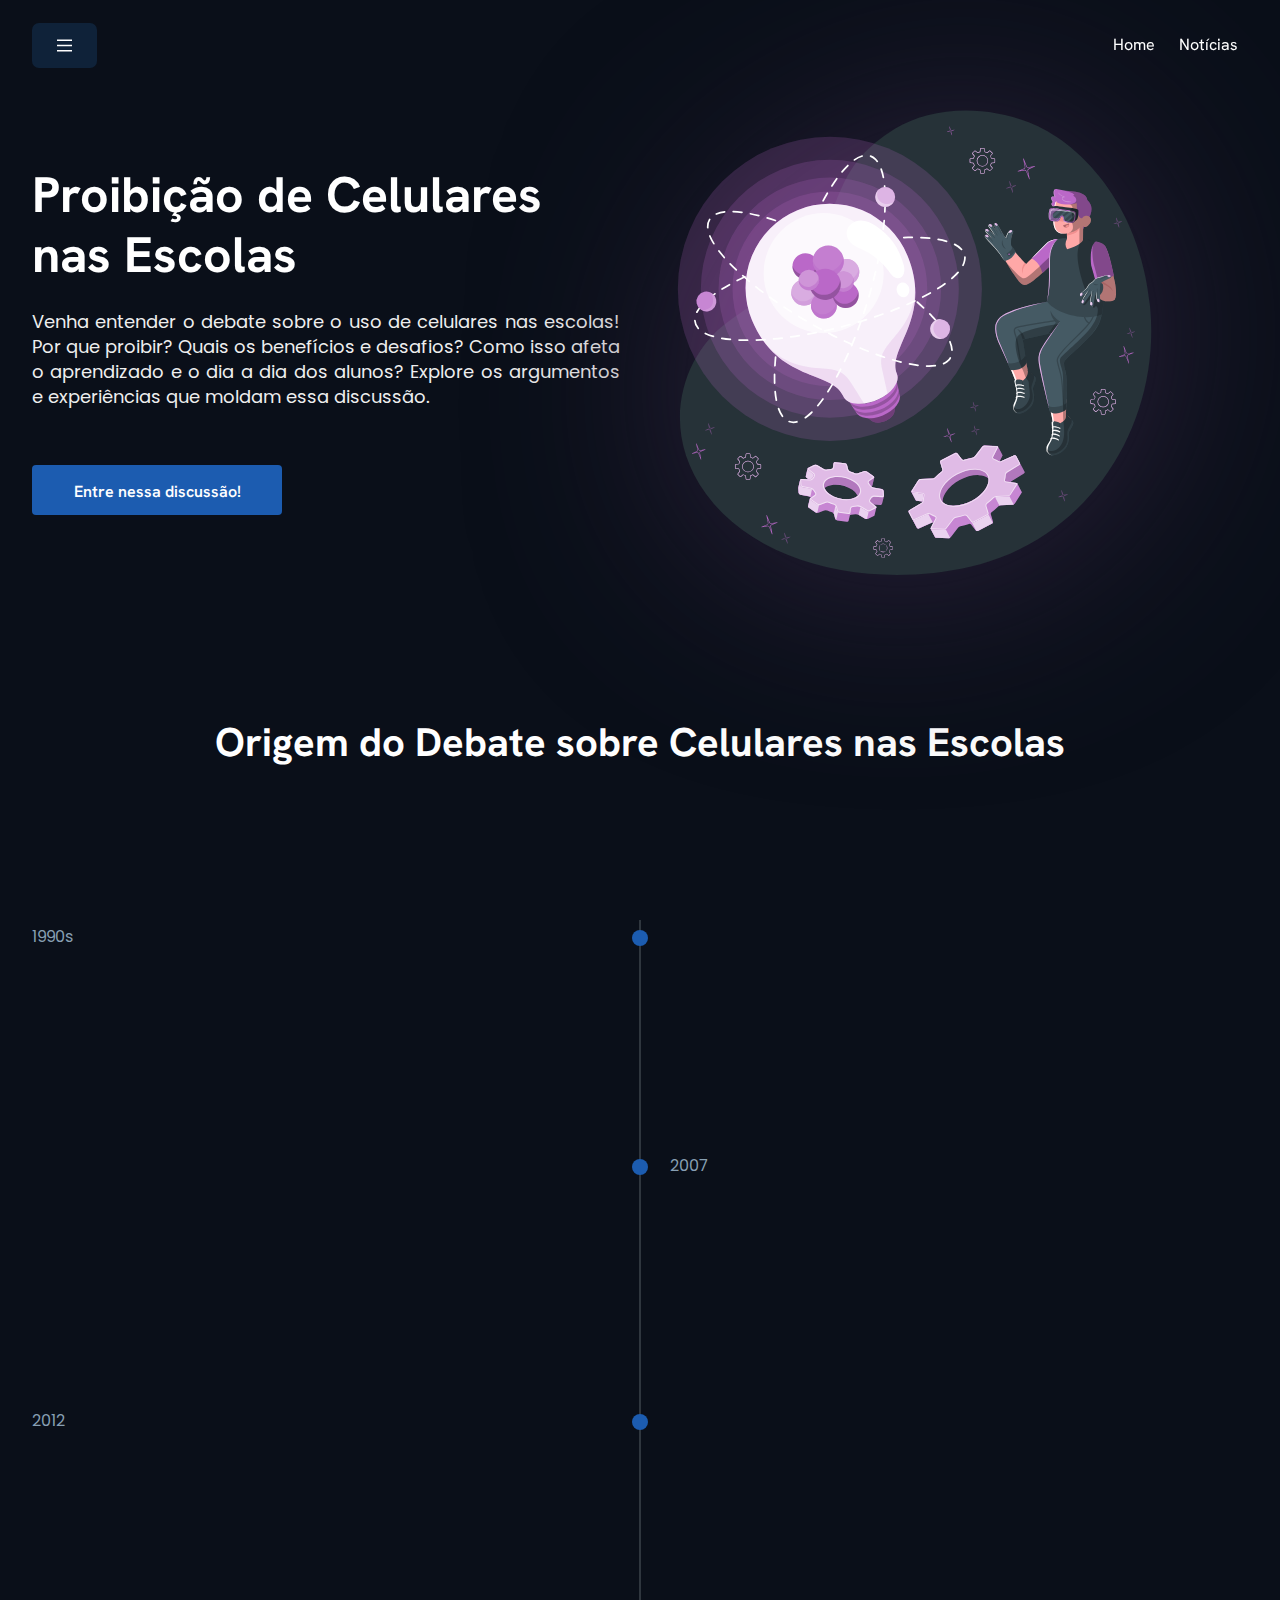
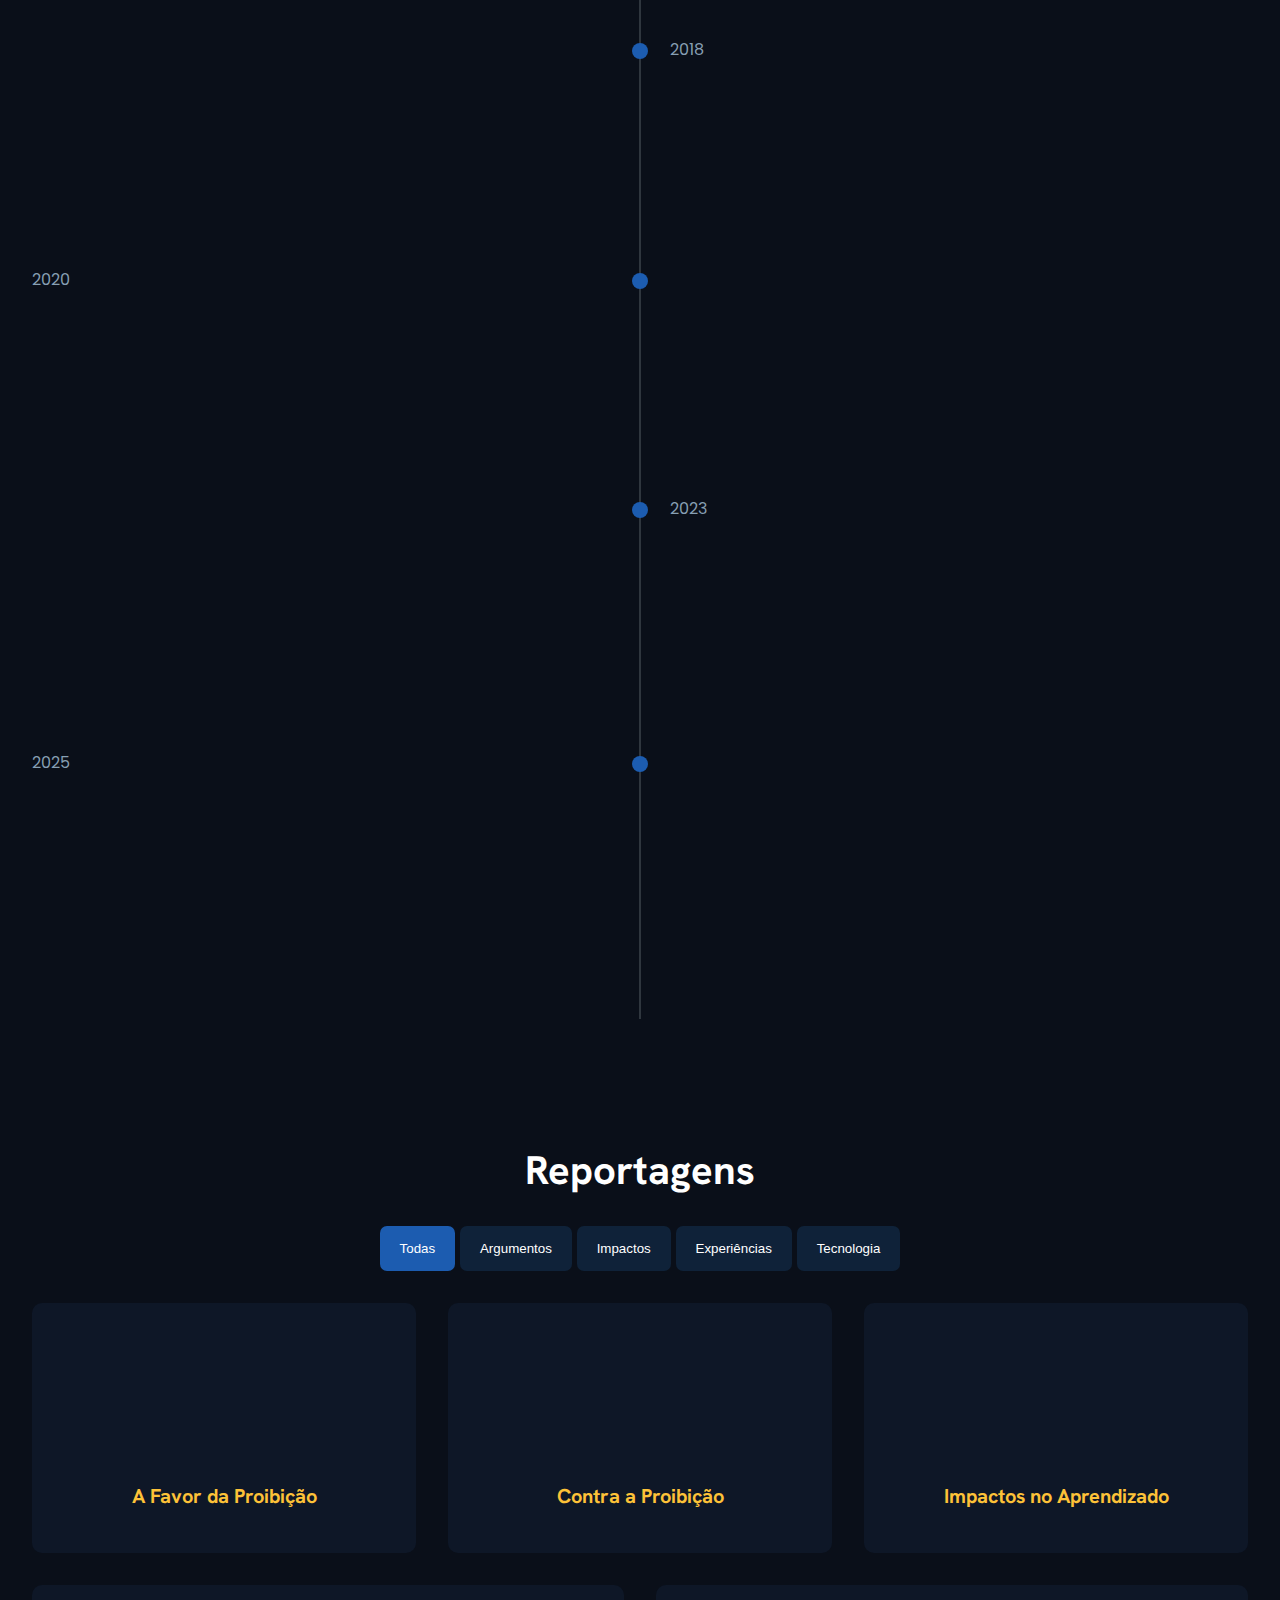
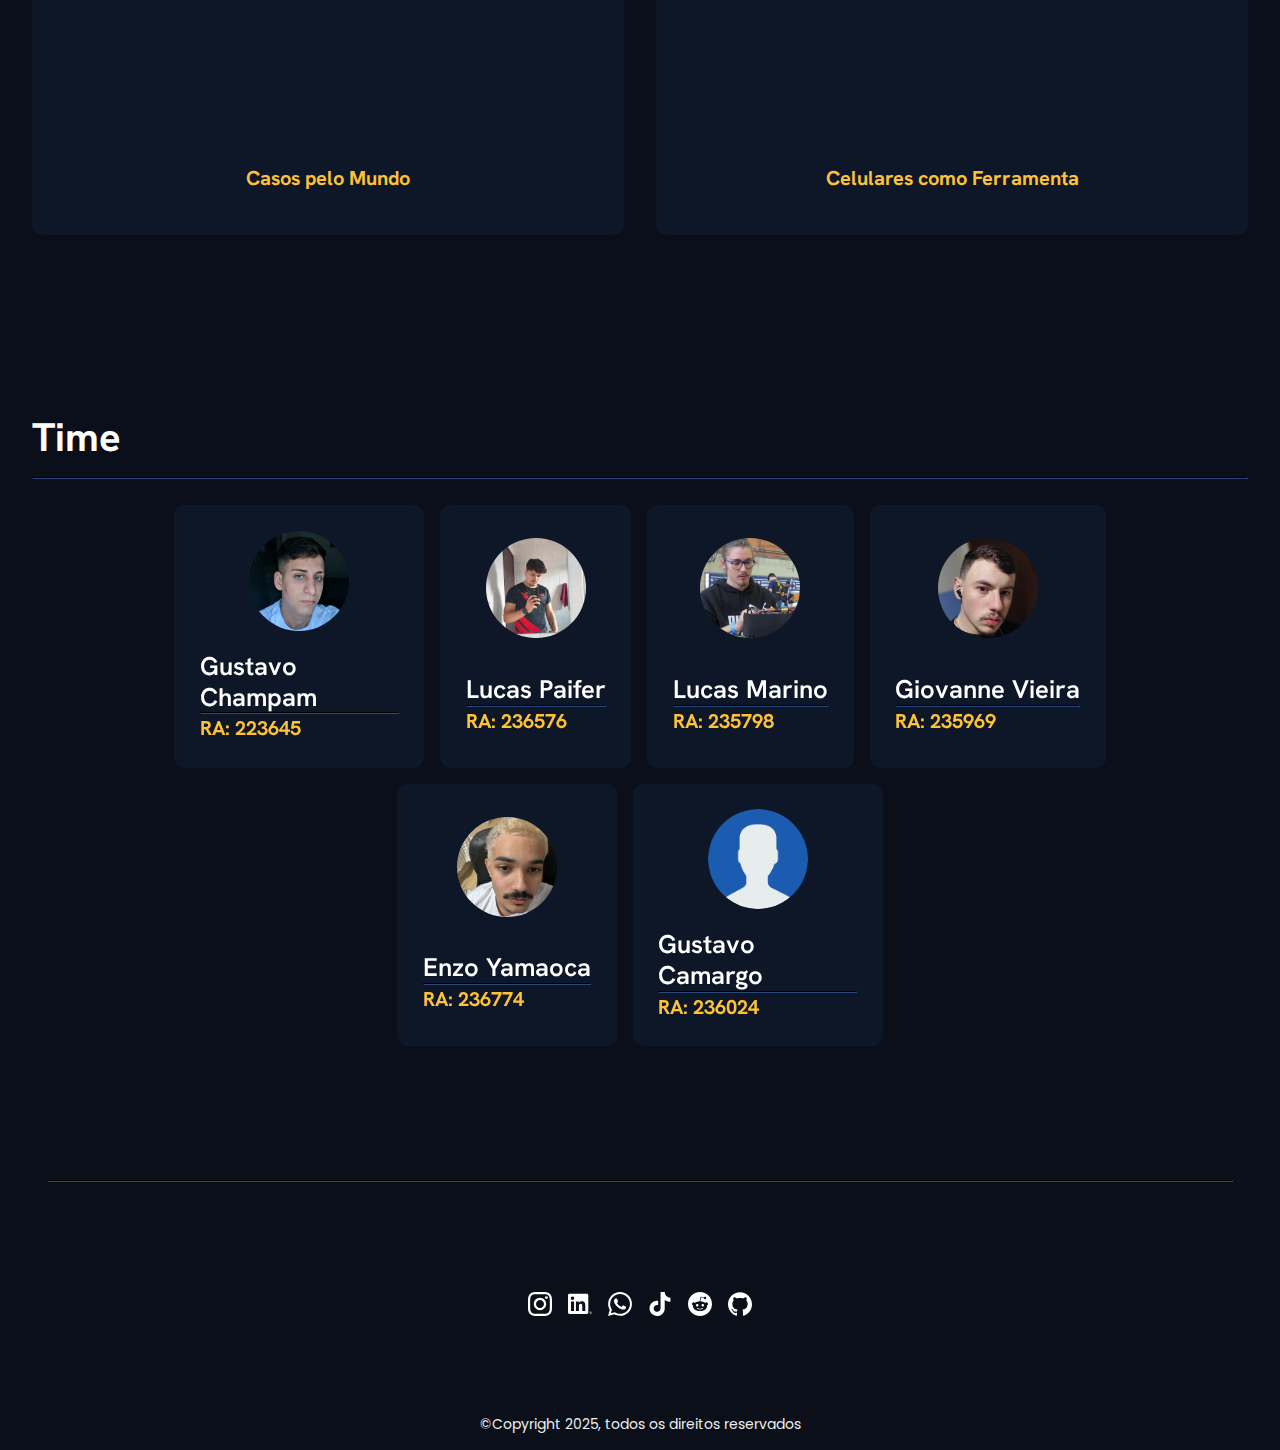
==== index.html @ ccd4dc51 "Add files via upload" ====
<!DOCTYPE html>
<html lang="pt-BR">

<head>
  <meta charset="UTF-8">
  <meta name="viewport" content="width=device-width, initial-scale=1.0">
  <title>Proibição de Celulares nas Escolas</title>

  <meta name="description"
    content="Explore os debates sobre a proibição de celulares nas escolas neste site interativo e informativo. Conheça os argumentos a favor e contra, os impactos na educação, experiências globais e perspectivas sobre o uso de tecnologia no ambiente escolar.">
  <meta name="robots" content="index, follow">
  <meta name="og:title" content="Proibição de Celulares nas Escolas">
  <meta name="og:description"
    content="Explore os debates sobre a proibição de celulares nas escolas neste site interativo e informativo. Conheça os argumentos a favor e contra, os impactos na educação e experiências globais.">
  <meta name="og:image" content="https://i.ibb.co/cTYWGqG/icon.png">
  <link rel="stylesheet" href="https://cdn.jsdelivr.net/npm/swiper@11/swiper-bundle.min.css" />
  <link rel="stylesheet" href="./Assets/CSS/home.css">
  <link rel="shortcut icon" href="./Assets/Media/Imagens/icon.png" type="image/png">
</head>

<body>
  <header>
    <button class="btn-tamanho1 btn-cor-primaria btn-menu" id="handleShowModal">
      <svg width="100" height="100" viewBox="0 0 100 100" class="icon-set">
        <path class="line line1"
          d="M 20,29.000046 H 80.000231 C 80.000231,29.000046 94.498839,28.817352 94.532987,66.711331 94.543142,77.980673 90.966081,81.670246 85.259173,81.668997 79.552261,81.667751 75.000211,74.999942 75.000211,74.999942 L 25.000021,25.000058" />
        <path class="line line2" d="M 20,50 H 80" />
        <path class="line line3"
          d="M 20,70.999954 H 80.000231 C 80.000231,70.999954 94.498839,71.182648 94.532987,33.288669 94.543142,22.019327 90.966081,18.329754 85.259173,18.331003 79.552261,18.332249 75.000211,25.000058 75.000211,25.000058 L 25.000021,74.999942" />
      </svg>
    </button>

    <ul class="hanken-grotesk regular-text navbar__links mobile__hidden">
      <li><a href="./index.html">Home</a></li>
      <li><a href="#reportagens">Notícias</a></li>
    </ul>
    <nav class="poppins menu__links hidden">
      <ul>
        <li class="navigation__home mobile__show">
          <a href="./index.html">Home</a>
          <a href="#reportagens">Notícias</a>
        </li>
        <hr class="mobile__show" />
        <li><a href="./Paginas/ArgumentosFavor/index.html">Argumentos a Favor</a></li>
        <li><a href="./Paginas/ArgumentosContra/index.html">Argumentos Contra</a></li>
        <li><a href="./Paginas/ImpactosEducacao/index.html">Impactos na Educação</a></li>
        <li><a href="./Paginas/ExperienciasGlobais/index.html">Experiências Globais</a></li>
        <li><a href="./Paginas/TecnologiaEscolar/index.html">Tecnologia no Ensino</a></li>
        <li><a href="./Paginas/DebateAtual/index.html">Debate Atual</a></li>
        <li><a href="./Paginas/PerspectivasFuturas/index.html">Perspectivas Futuras</a></li>
      </ul>
    </nav>
  </header>

  <section class="hero">
    <article class="hanken-grotesk">
      <h2>Proibição de Celulares nas Escolas</h2>
      <p class="medium-text poppins">
        Venha entender o debate sobre o uso de celulares nas escolas! Por que proibir? Quais os benefícios e desafios? Como isso afeta o aprendizado e o dia a dia dos alunos? Explore os argumentos e experiências que moldam essa discussão.
      </p>
      <a href="#debate_origins" class="icon-set next">
        <img src="./Assets/Icones/angulo-pequeno-para-baixo.svg" class="medium-icon" alt="Desça para mais" srcset="">
        <img src="./Assets/Icones/angulo-pequeno-para-baixo.svg" class="medium-icon" alt="Desça para mais" srcset="">
      </a>
      <a href="#debate_origins" class="btn-cor-secundaria btn-tamanho3">Entre nessa discussão!</a>
    </article>
    <figure class="hero-svg">
      <!-- Placeholder para imagem ou SVG -->
    </figure>
  </section>

  <main id="debate_origins">
    <h3 class="hanken-grotesk">Origem do Debate sobre Celulares nas Escolas</h3>
    <div class="computing_origins">
      <div class="timeline-items">
        <div class="timeline-item">
          <div class="timeline-dot"></div>
          <div class="timeline-date regular-text poppins">1990s</div>
          <div class="timeline-content timeline-concealed">
            <span class="hanken-grotesk large-text">Surgimento dos Primeiros Celulares</span>
            <p class="poppins">Os celulares começam a se popularizar, mas ainda são raros entre estudantes, sem grandes impactos nas escolas.</p>
          </div>
        </div>
        <div class="timeline-item">
          <div class="timeline-dot"></div>
          <div class="timeline-date regular-text poppins">2007</div>
          <div class="timeline-content timeline-concealed">
            <span class="hanken-grotesk large-text">Lançamento do iPhone</span>
            <p class="poppins">A chegada dos smartphones transforma os celulares em ferramentas multifuncionais, aumentando sua presença nas salas de aula.</p>
          </div>
        </div>
        <div class="timeline-item">
          <div class="timeline-dot"></div>
          <div class="timeline-date regular-text poppins">2012</div>
          <div class="timeline-content timeline-concealed">
            <span class="hanken-grotesk large-text">Primeiras Restrições</span>
            <p class="poppins">Escolas nos EUA e Europa começam a impor regras para limitar o uso de celulares devido a distrações e cyberbullying.</p>
          </div>
        </div>
        <div class="timeline-item">
          <div class="timeline-dot"></div>
          <div class="timeline-date regular-text poppins">2018</div>
          <div class="timeline-content timeline-concealed">
            <span class="hanken-grotesk large-text">Proibição na França</span>
            <p class="poppins">A França implementa uma lei nacional proibindo celulares em escolas para alunos até 15 anos, inspirando debates globais.</p>
          </div>
        </div>
        <div class="timeline-item">
          <div class="timeline-dot"></div>
          <div class="timeline-date regular-text poppins">2020</div>
          <div class="timeline-content timeline-concealed">
            <span class="hanken-grotesk large-text">Pandemia e Ensino Remoto</span>
            <p class="poppins">A COVID-19 destaca o papel dos celulares no ensino remoto, reacendendo discussões sobre seu uso em contextos escolares.</p>
          </div>
        </div>
        <div class="timeline-item">
          <div class="timeline-dot"></div>
          <div class="timeline-date regular-text poppins">2023</div>
          <div class="timeline-content timeline-concealed">
            <span class="hanken-grotesk large-text">Estudos de Impacto</span>
            <p class="poppins">Pesquisas mostram que a proibição pode melhorar a concentração, mas o uso controlado também traz benefícios educacionais.</p>
          </div>
        </div>
        <div class="timeline-item">
          <div class="timeline-dot"></div>
          <div class="timeline-date regular-text poppins">2025</div>
          <div class="timeline-content timeline-concealed">
            <span class="hanken-grotesk large-text">Debate no Brasil</span>
            <p class="poppins">Projetos de lei em estados como São Paulo e Rio de Janeiro propõem a proibição de celulares em escolas públicas.</p>
          </div>
        </div>
      </div>
    </div>
  </main>

  <section id="reportagens">
    <h3 class="hanken-grotesk">Reportagens</h3>
    <div class="filter-buttons">
      <button class="btn-cor-primaria btn-tamanho1 active" data-filter="all">Todas</button>
      <button class="btn-cor-primaria btn-tamanho1" data-filter="argumentos">Argumentos</button>
      <button class="btn-cor-primaria btn-tamanho1" data-filter="impactos">Impactos</button>
      <button class="btn-cor-primaria btn-tamanho1" data-filter="experiencias">Experiências</button>
      <button class="btn-cor-primaria btn-tamanho1" data-filter="tecnologia">Tecnologia</button>
    </div>

    <div class="filterable-cards">
      <div class="card" data-name="argumentos" data-url="./Paginas/ArgumentosFavor/index.html#section1">
        <img src="./Assets/Media/Imagens/transparente.webp" alt="img">
        <div class="card-body">
          <p class="hanken-grotesk large-text">A Favor da Proibição</p>
        </div>
      </div>
      <div class="card" data-name="argumentos" data-url="./Paginas/ArgumentosContra/index.html#section1">
        <img src="./Assets/Media/Imagens/transparente.webp" alt="img">
        <div class="card-body">
          <p class="hanken-grotesk large-text">Contra a Proibição</p>
        </div>
      </div>
      <div class="card" data-name="impactos" data-url="./Paginas/ImpactosEducacao/index.html#section1">
        <img src="./Assets/Media/Imagens/transparente.webp" alt="img">
        <div class="card-body">
          <p class="hanken-grotesk large-text">Impactos no Aprendizado</p>
        </div>
      </div>
      <div class="card" data-name="experiencias" data-url="./Paginas/ExperienciasGlobais/index.html#section1">
        <img src="./Assets/Media/Imagens/transparente.webp" alt="img">
        <div class="card-body">
          <p class="hanken-grotesk large-text">Casos pelo Mundo</p>
        </div>
      </div>
      <div class="card" data-name="tecnologia" data-url="./Paginas/TecnologiaEscolar/index.html#section1">
        <img src="./Assets/Media/Imagens/transparente.webp" alt="img">
        <div class="card-body">
          <p class="hanken-grotesk large-text">Celulares como Ferramenta</p>
        </div>
      </div>
    </div>
  </section>

  <section id="equipes">
    <h3 class="hanken-grotesk">Time</h3>
    <hr />
    <div class="swiper mySwiper">
      <div class="swiper-wrapper">
        <div class="swiper-slide">
          <div class="slide">
            <div class="card card-pequeno card-vertical">
              <figure>
                <img src="./Assets/Media/Imagens/eu.jpg" alt="Foto de Gustavo Champam" class="profile-picture">
              </figure>
              <div class="card-content hanken-grotesk">
                <h5>Gustavo Champam</h5>
                <hr />
                <p class="large-text">RA: 223645
                </p>
              </div>
            </div>
            <div class="card card-pequeno card-vertical">
              <figure>
                <img src="./Assets/Media/Imagens/PAIFER.JPG" alt="Foto de Lucas Paifer" class="profile-picture">
              </figure>
              <div class="card-content hanken-grotesk">
                <h5>Lucas Paifer</h5>
                <hr />
                <p class="large-text">RA: 236576</p>
              </div>
            </div>
            <div class="card card-pequeno card-vertical">
              <figure>
                <img src="./Assets/Media/Imagens/Barbicha.jpg" alt="Foto de Lucas Marino" class="profile-picture">
              </figure>
              <div class="card-content hanken-grotesk">
                <h5>Lucas Marino</h5>
                <hr />
                <p class="large-text">RA: 235798</p>
              </div>
            </div>
            <div class="card card-pequeno card-vertical">
              <figure>
                <img src="./Assets/Media/Imagens/giova.jpg" alt="Foto de Giovanne" class="profile-picture">
              </figure>
              <div class="card-content hanken-grotesk">
                <h5>Giovanne Vieira</h5>
                <hr />
                <p class="large-text">RA: 235969</p>
              </div>
            </div>
            <div class="card card-pequeno card-vertical">
              <figure>
                <img src="./Assets/Media/Imagens/Caça.jpg" alt="Foto de Enzo" class="profile-picture">
              </figure>
              <div class="card-content hanken-grotesk">
                <h5>Enzo Yamaoca</h5>
                <hr />
                <p class="large-text">RA: 236774</p>
              </div>
            </div>
            <div class="card card-pequeno card-vertical">
              <figure>
                <img src="./Assets/Media/Imagens/placeholder.webp" alt="Foto de Gustavo Oliveira" class="profile-picture">
              </figure>
              <div class="card-content hanken-grotesk">
                <h5>Gustavo Camargo</h5>
                <hr />
                <p class="large-text">RA: 236024</p>
              </div>
            </div>
          </div>
        </div>
      </div>
      <div class="swiper-button-next"></div>
      <div class="swiper-button-prev"></div>
      <div class="swiper-pagination"></div>
    </div>
  </section>

  <footer>
    <hr />
    <div class="medias-sociais">
      <a href="#"><img src="./Assets/Icones/instagram.svg" alt="Instagram" class="icon-set medium-icon"></a>
      <a href="#"><img src="./Assets/Icones/linkedin.svg" alt="LinkedIn" class="icon-set medium-icon"></a>
      <a href="#"><img src="./Assets/Icones/whatsapp.svg" alt="WhatsApp" class="icon-set medium-icon"></a>
      <a href="#"><img src="./Assets/Icones/tik-tok.svg" alt="TikTok" class="icon-set medium-icon"></a>
      <a href="#"><img src="./Assets/Icones/reddit.svg" alt="Reddit" class="icon-set medium-icon"></a>
      <a href="#"><img src="./Assets/Icones/github.svg" alt="GitHub" class="icon-set medium-icon"></a>
    </div>
    <div>
      <p class="poppins small-text">©Copyright 2025, todos os direitos reservados</p>
    </div>
  </footer>

  <!-- Swiper JS -->
  <script src="https://cdn.jsdelivr.net/npm/swiper@11/swiper-bundle.min.js" type="text/javascript"></script>
  <!-- Initialize Swiper -->
  <script>
    var swiper = new Swiper(".mySwiper", {
      navigation: {
        nextEl: ".swiper-button-next",
        prevEl: ".swiper-button-prev",
      },
      pagination: {
        el: ".swiper-pagination",
        clickable: true,
      },
    });
  </script>

  <script>(function () {
      var s = document.createElement('script'); var h =
        document.querySelector('head') || document.body; s.charset = "UTF-8"; s.src =
          'https://cdn.assistive.com.br/plugin/AssistiveWebPlugin.js'; s.async = true; s.onload
            = function () { assistive.init({}); }; h.appendChild(s);
    })(); </script>

  <script src="./Assets/Scripts/timeline.js" type="text/javascript"></script>
  <script src="./Assets/Scripts/filterCards.js" type="text/javascript"></script>
  <script src="./Assets/Scripts/home.js" type="text/javascript"></script>
</body>

</html>
---- Assets/CSS/home.css ----
@import './style.css';
@import './Components/hero.css';
@import './Components/footer.css';
@import './Components/equipes.css';
@import './Components/timeline.css';
@import './Components/Cards-animados.css';
@import './Components/reportagens.css';

html{
  overflow-x: hidden;
}

:root {
  /* Tamanho base da fonte */
  --page-margin: 4rem;
}

.mobile__show {
  display: none;
}

a {
  text-decoration: none;
}

body {
  max-width: 100vw;
  display: flex;
  flex-direction: column;
  align-items: center;
  /* background: green; */
}

main,
section {
  width: calc(100% - var(--page-margin));
  min-height: fit-content + calc(2 * var(--page-margin));
  height: fit-content;
  margin: 0;
  padding: 0;
}

header {
  width: 100vw;
  max-width: 100%;
  /* background-color: #1F98D7; */
  min-height: 10vh;
  display: flex;
  align-items: center;
  z-index: 4;
  padding-left: calc(var(--page-margin) / 2);
  padding-right: calc(var(--page-margin) / 2);
}

header.scrolled{ 
  background-color: rgba(14,23,39); 
}


.menu__links {
  min-height: 90vh;
  top: 10vh;
  left: 0;
  max-width: 100vw;
  width: fit-content;
  border-right: 2px solid rgb(12, 22, 40);
  border-top: 2px solid rgb(12, 22, 40);
  background: #0A0F19;
  position: fixed;
  border-radius: 0 8px 0 0;
}

.show {
  display: block;
  animation: showMenu .5s ease-in-out;
}

.hidden {
  animation: hiddenMenu .5s ease-in-out;
  display: none;
}

@keyframes showMenu {
  from {
    opacity: 0;
    transform: translateX(-100%);
  }

  to {
    opacity: 1;
    transform: translateX(0);
  }
}

@keyframes hiddenMenu {
  from {
    opacity: 1;
    display: block;
  }

  to {
    opacity: 0;
    display: none;
    transform: translateX(-100%);
  }
}

.menu__links ul {
  display: flex;
  flex-direction: column;
  gap: .5rem;

}

.menu__links li:not([class*="navigation__home"]) {
  min-height: 8vh;
  display: flex;
  align-items: center;
}

.menu__links li:not([class*="navigation__home"]):hover {
  transition: .5s ease-out;
  outline: 2px solid #1F98D7;
}

header>img {
  position: absolute;
  top: 50%;
  left: 50%;
  transform: translate(-50%, -50%);
}

header svg {
  width: 25px;
  height: 25px;
}

.btn-menu {
  position: absolute;
  left: calc(0 + var(--page-margin));
}

/* SVG e animação*/
.line {
  fill: none;
  stroke: black;
  stroke-width: 6;
  transition: stroke-dasharray 600ms cubic-bezier(0.4, 0, 0.2, 1),
    stroke-dashoffset 600ms cubic-bezier(0.4, 0, 0.2, 1);
}

.line1 {
  stroke-dasharray: 60 207;
  stroke-width: 6;
}

.line2 {
  stroke-dasharray: 60 60;
  stroke-width: 6;
}

.line3 {
  stroke-dasharray: 60 207;
  stroke-width: 6;
}

.opened .line1 {
  stroke-dasharray: 90 207;
  stroke-dashoffset: -134;
  stroke-width: 6;
}

.opened .line2 {
  stroke-dasharray: 1 60;
  stroke-dashoffset: -30;
  stroke-width: 6;
}

.opened .line3 {
  stroke-dasharray: 90 207;
  stroke-dashoffset: -134;
  stroke-width: 6;
}

.logo {
  width: 15%;
}

header ul {
  margin-left: auto;
}

/* Começo do main */
main {
  display: flex;
  flex-direction: column;
  align-items: center;
  justify-content: space-around;
  gap: 4rem;
  margin: 8rem 0;
}

.medium-img {
  width: fit-content;
  max-height: 200px;
}


@media screen and (max-width: 1023px) {
  :root {
    --base-font-size: 14px;
    --page-margin: 2rem;
  }
  body{
    overflow-x: hidden;
  }
  
  header{
    width: 100vw;
    max-width: 100%;
    min-height: 75px;
    overflow: hidden;
  }

  main h2{
    font-size: 2rem;
    text-align: center;
  }

  .mobile__show {
    display: block;
  }

  .mobile__hidden {
    display: none;
  }

  .logo{
    height: 100%;
    width: fit-content;
    object-fit: cover;
  }
}



@media screen and (max-width: 768px) {
  header{
    width: 100vw;
    min-height: 75px;
    overflow: hidden;
  }
  .logo{
    width: 50%;
  }
}
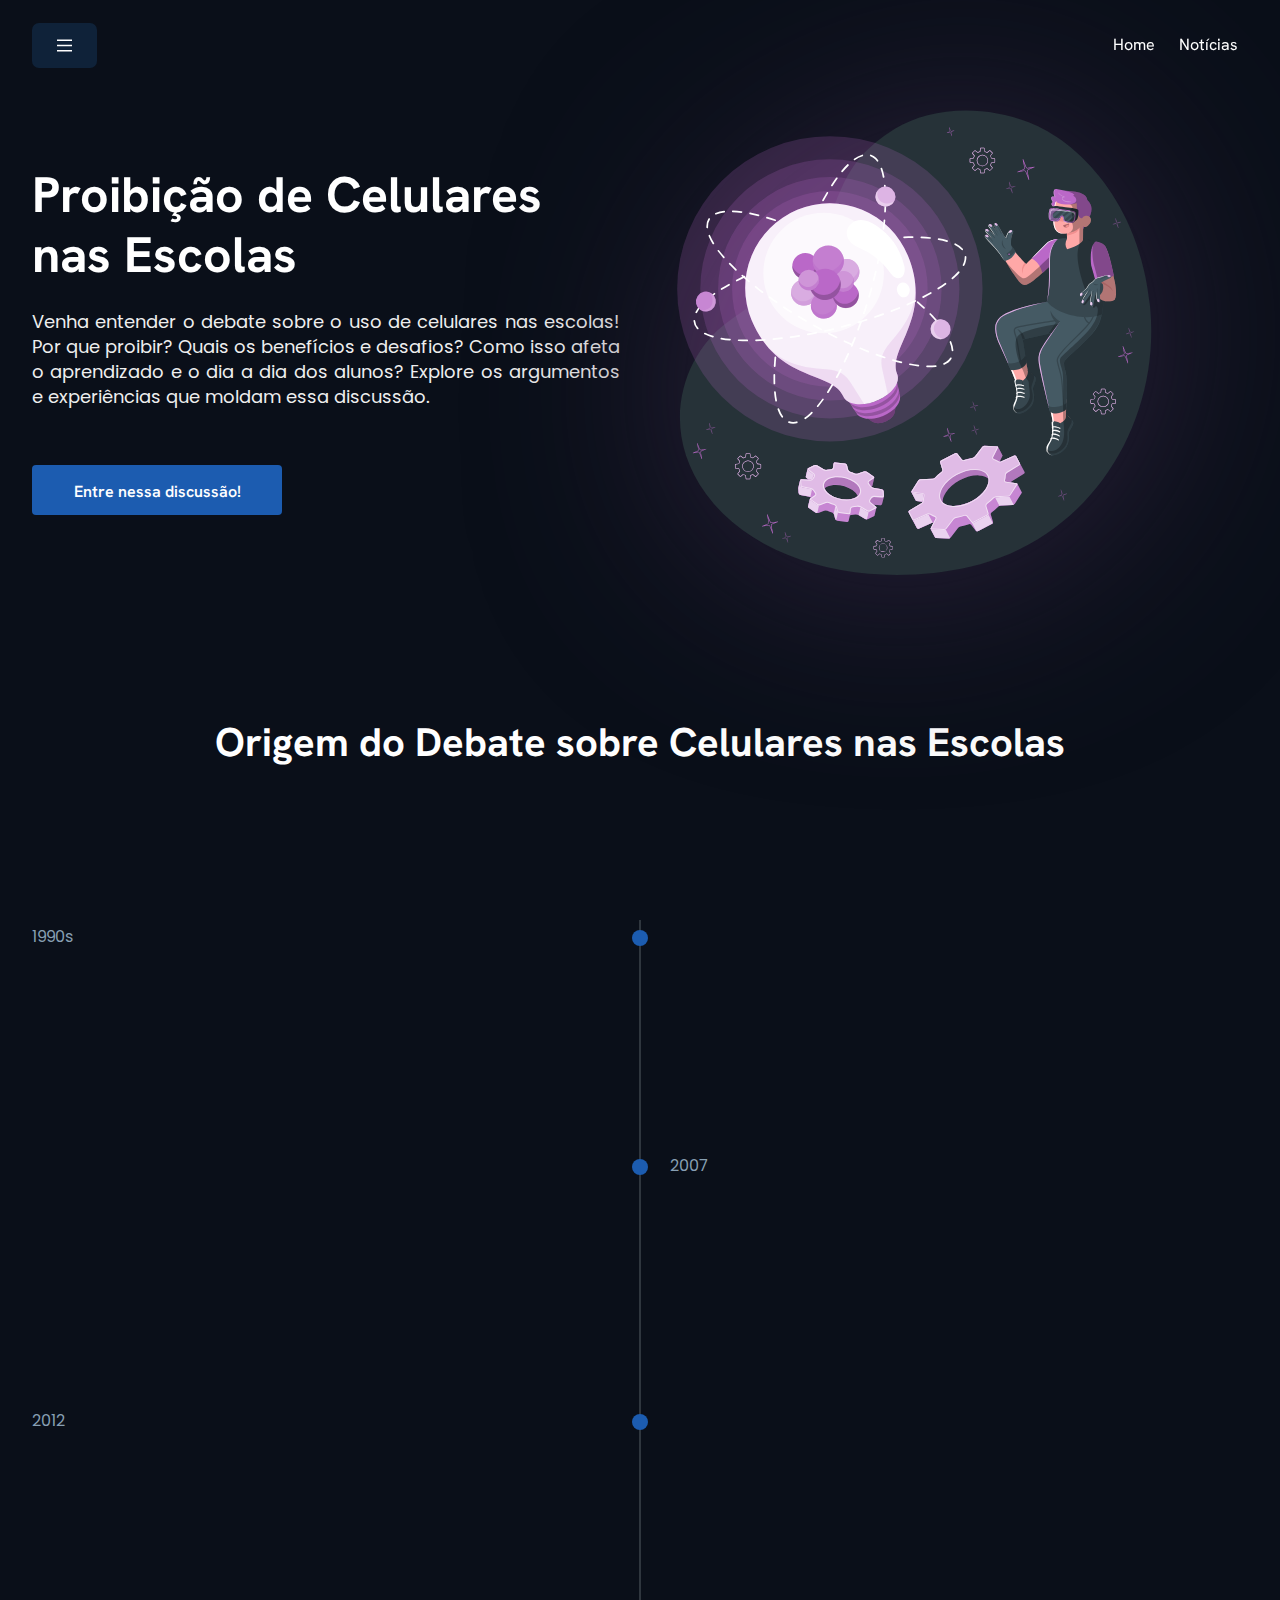
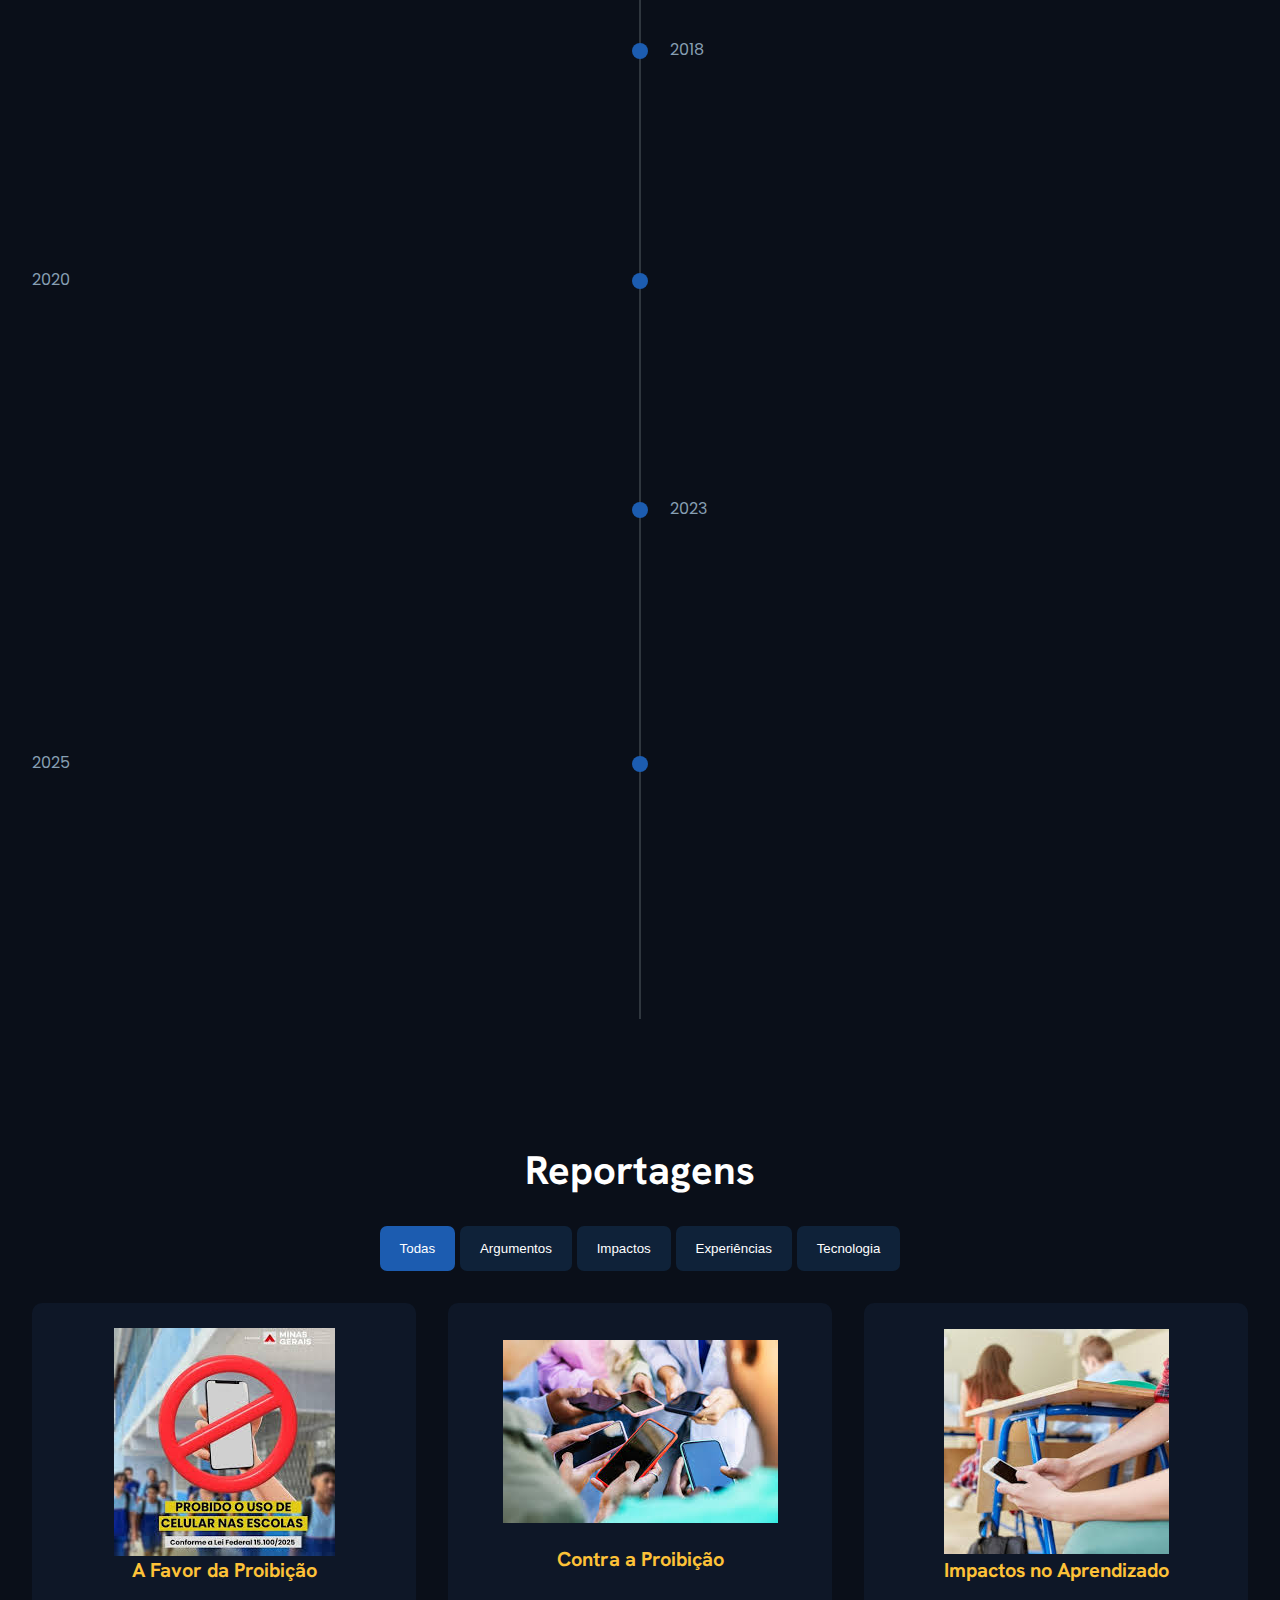
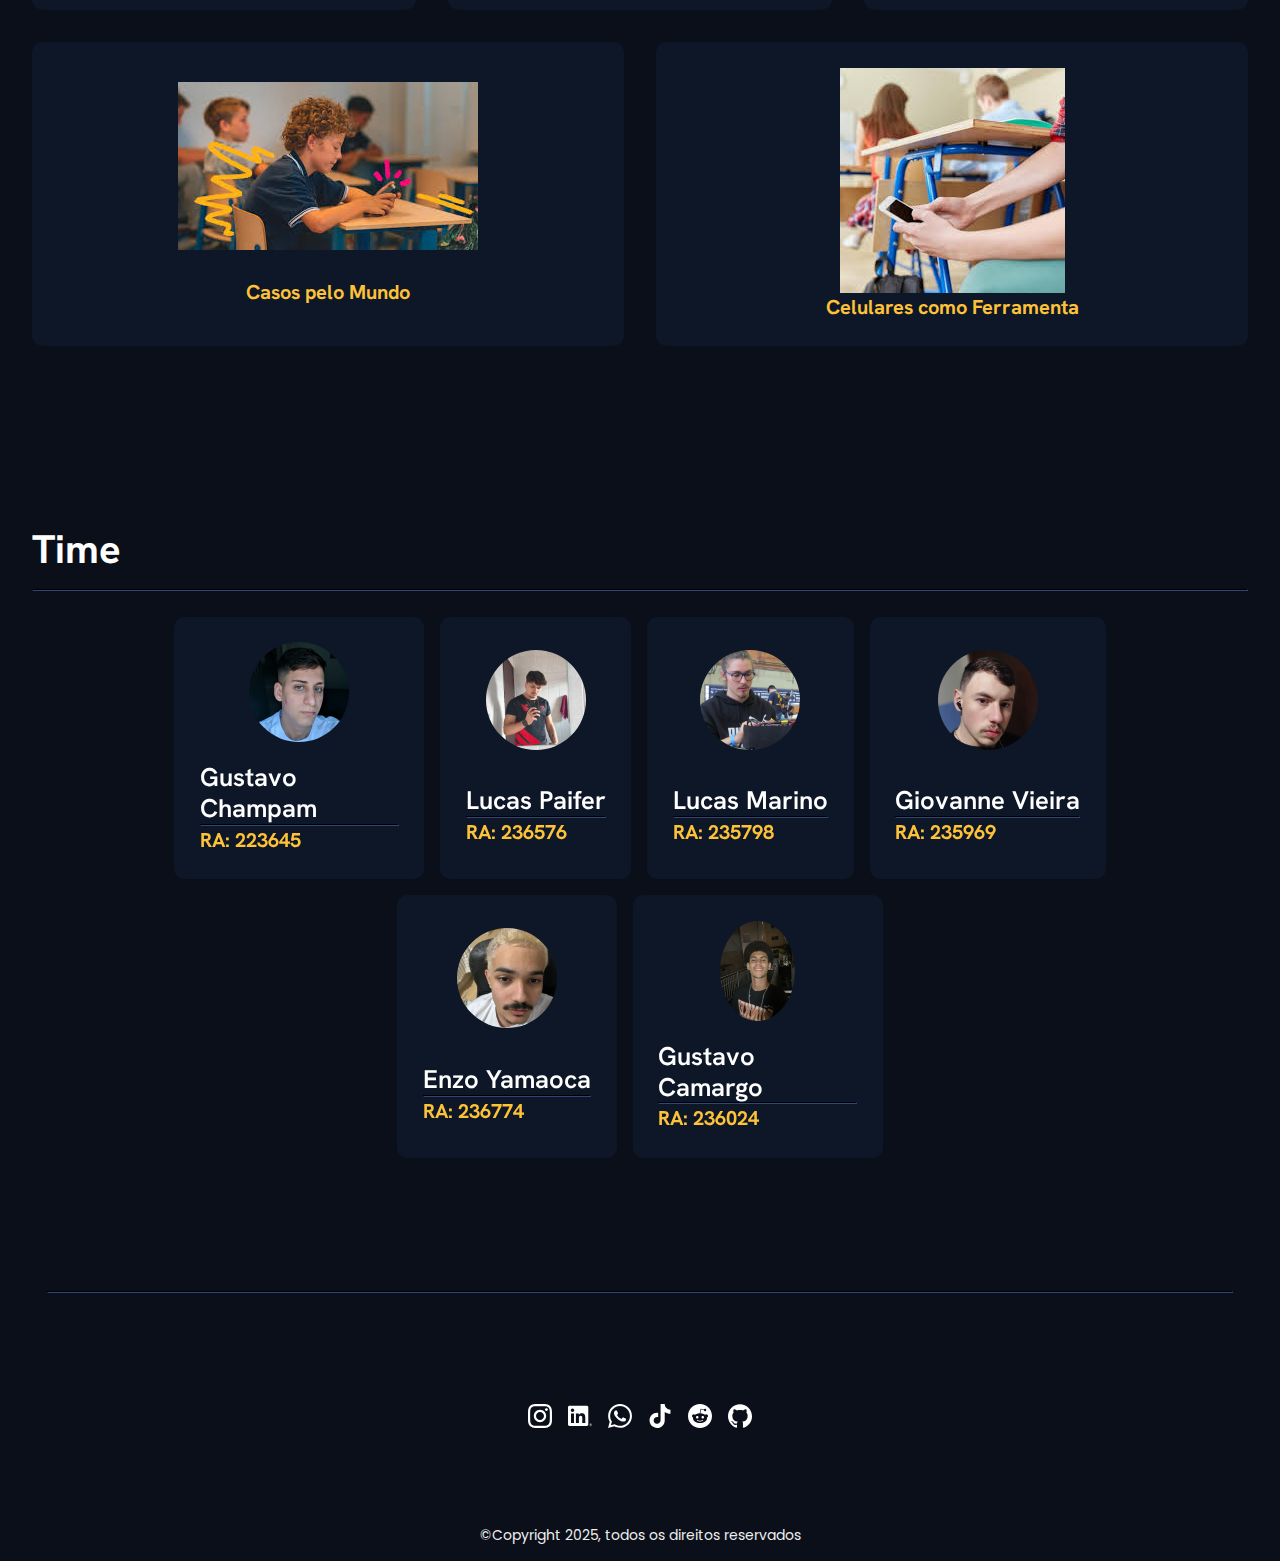
==== commit 5561c1a9: "Add files via upload" ====
--- a/index.html
+++ b/index.html
@@ -15,7 +15,7 @@
   <meta name="og:image" content="https://i.ibb.co/cTYWGqG/icon.png">
   <link rel="stylesheet" href="https://cdn.jsdelivr.net/npm/swiper@11/swiper-bundle.min.css" />
   <link rel="stylesheet" href="./Assets/CSS/home.css">
-  <link rel="shortcut icon" href="./Assets/Media/Imagens/icon.png" type="image/png">
+  <link rel="shortcut icon" href="./Assets/Media/Imagens/image.jpg" type="image/png">
 </head>
 
 <body>
@@ -29,7 +29,6 @@
           d="M 20,70.999954 H 80.000231 C 80.000231,70.999954 94.498839,71.182648 94.532987,33.288669 94.543142,22.019327 90.966081,18.329754 85.259173,18.331003 79.552261,18.332249 75.000211,25.000058 75.000211,25.000058 L 25.000021,74.999942" />
       </svg>
     </button>
-
     <ul class="hanken-grotesk regular-text navbar__links mobile__hidden">
       <li><a href="./index.html">Home</a></li>
       <li><a href="#reportagens">Notícias</a></li>
@@ -145,31 +144,31 @@
 
     <div class="filterable-cards">
       <div class="card" data-name="argumentos" data-url="./Paginas/ArgumentosFavor/index.html#section1">
-        <img src="./Assets/Media/Imagens/transparente.webp" alt="img">
+        <img src="./Assets/Media/Imagens/afavor.jpg" alt="Imagem representando argumentos a favor da proibição">
         <div class="card-body">
           <p class="hanken-grotesk large-text">A Favor da Proibição</p>
         </div>
       </div>
       <div class="card" data-name="argumentos" data-url="./Paginas/ArgumentosContra/index.html#section1">
-        <img src="./Assets/Media/Imagens/transparente.webp" alt="img">
+        <img src="./Assets/Media/Imagens/contra.jpg" alt="Imagem representando argumentos contra a proibição">
         <div class="card-body">
           <p class="hanken-grotesk large-text">Contra a Proibição</p>
         </div>
       </div>
       <div class="card" data-name="impactos" data-url="./Paginas/ImpactosEducacao/index.html#section1">
-        <img src="./Assets/Media/Imagens/transparente.webp" alt="img">
+        <img src="./Assets/Media/Imagens/celularnasescolas-reproducao.jpg" alt="Imagem representando impactos no aprendizado">
         <div class="card-body">
           <p class="hanken-grotesk large-text">Impactos no Aprendizado</p>
         </div>
       </div>
       <div class="card" data-name="experiencias" data-url="./Paginas/ExperienciasGlobais/index.html#section1">
-        <img src="./Assets/Media/Imagens/transparente.webp" alt="img">
+        <img src="./Assets/Media/Imagens/casos.jpg" alt="Imagem representando casos pelo mundo">
         <div class="card-body">
           <p class="hanken-grotesk large-text">Casos pelo Mundo</p>
         </div>
       </div>
       <div class="card" data-name="tecnologia" data-url="./Paginas/TecnologiaEscolar/index.html#section1">
-        <img src="./Assets/Media/Imagens/transparente.webp" alt="img">
+        <img src="./Assets/Media/Imagens/celularnasescolas-reproducao.jpg" alt="Imagem representando celulares como ferramenta">
         <div class="card-body">
           <p class="hanken-grotesk large-text">Celulares como Ferramenta</p>
         </div>
@@ -237,7 +236,7 @@
             </div>
             <div class="card card-pequeno card-vertical">
               <figure>
-                <img src="./Assets/Media/Imagens/placeholder.webp" alt="Foto de Gustavo Oliveira" class="profile-picture">
+                <img src="./Assets/Media/Imagens/negraxa.jpg.jpeg" alt="Foto de Gustavo Oliveira" class="profile-picture">
               </figure>
               <div class="card-content hanken-grotesk">
                 <h5>Gustavo Camargo</h5>
